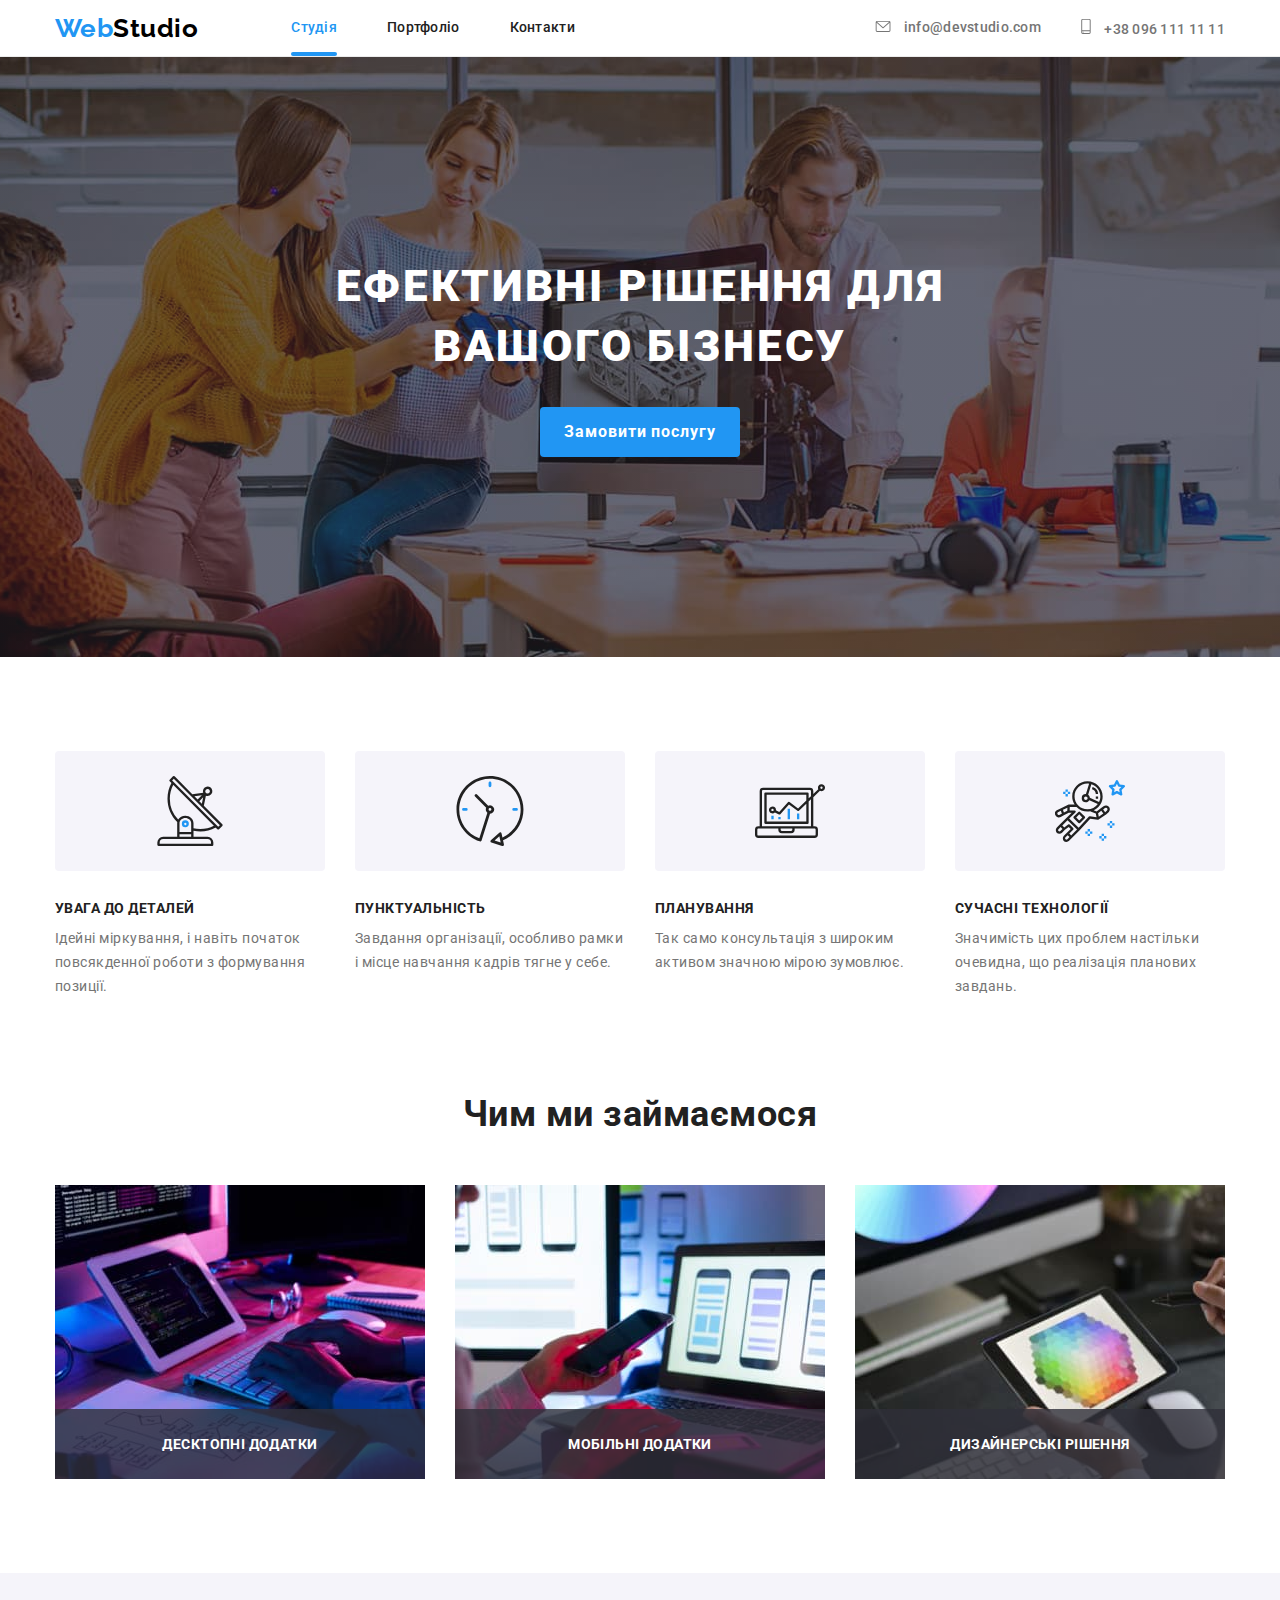
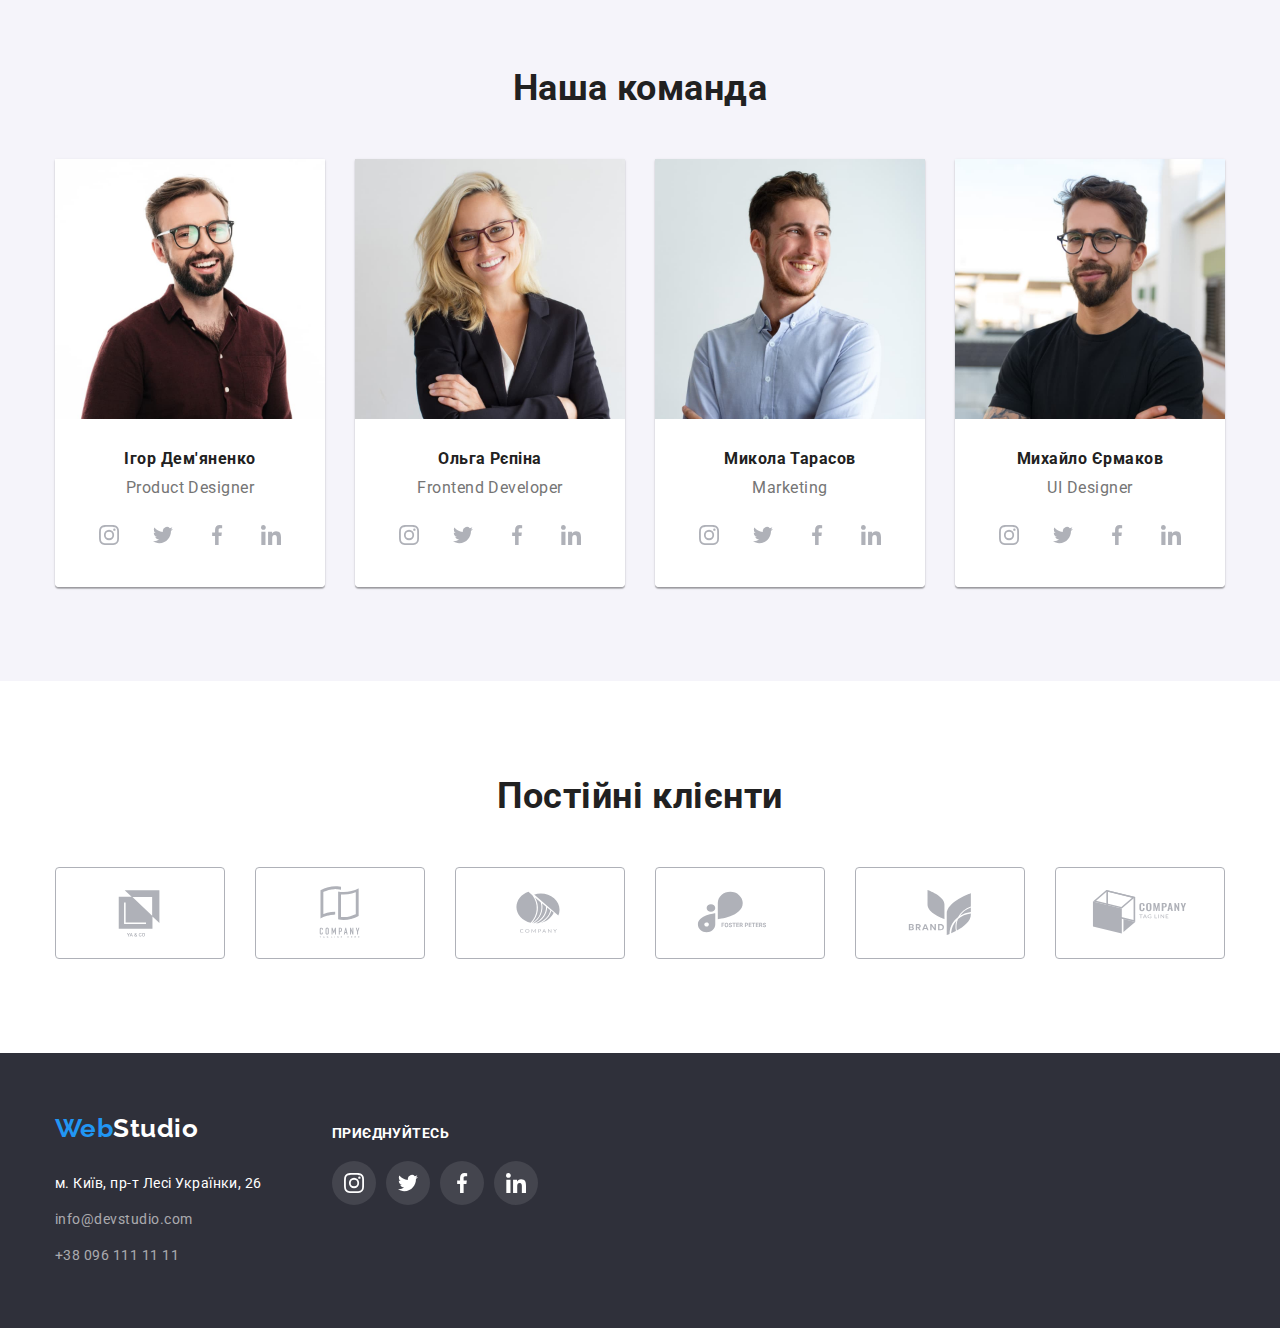
==== index.html @ e801eea1 "hw6 start" ====
<!DOCTYPE html>
<html lang="uk">
<head>
    <meta charset="UTF-8">
    <meta http-equiv="X-UA-Compatible" content="IE=edge">
    <meta name="viewport" content="width=device-width, initial-scale=1.0">
    <title>WebStudio. Головна сторінка. Ефективні рішення для вашого бізнесу</title>
    <link href="https://fonts.googleapis.com/css2?family=Raleway:wght@700&family=Roboto:wght@400;500;700;900&display=swap"
        rel="stylesheet">
    <link rel="stylesheet" href="https://cdnjs.cloudflare.com/ajax/libs/modern-normalize/1.1.0/modern-normalize.min.css">
    <link rel="stylesheet" href="./css/styles.css">
</head>
<body>
    <!--Page header-->
    <header class="page-header">
        <div class="container">
        <nav class="nav">
        <!--Logo-->
        <a href="/" class="logo">Web<span class="studio-header">Studio</span></a>
        <!--Links to other pages-->
        <ul class="site-nav list">
            <li class="item"><a href="./index.html" class="link current">Студія</a></li>
            <li class="item"><a href="./portfolio.html" class="link">Портфоліо</a></li>
            <li class="item"><a href="" class="link">Контакти</a></li>
        </ul>        
        <!--Contacts-->
        <ul class="contact-nav list">
            <li class="item">
                <a href="mailto:info@devstudio.com" class="link mail">
                    <svg class="icon" width="16" height="12">
                        <use href="./images/icons.svg#envelope"></use>
                    </svg>
                    info@devstudio.com
                </a>
            </li>
            <li class="item">
                <a href="tel:+380961111111" class="link tel">
                    <svg class="icon" width="10" height="16">
                        <use href="./images/icons.svg#smartphone"></use>
                    </svg>
                    +38 096 111 11 11
                </a>
            </li>
        </ul>
        </nav>
        </div>          
    </header>
    <!--Main content-->
    <main>
        <!--Order service-->
    <div>
        <section class="hero">
            <div class="container">
                <h1 class="title">ЕФЕКТИВНІ РІШЕННЯ ДЛЯ <br>ВАШОГО БІЗНЕСУ<br></h1>
                <button data-modal-open type="button" class="button">Замовити послугу</button>
            </div>                        
        </section>
    </div>
    <!--About service-->
    <section class="section advantage">
        <div class="container">
            <h2 class="section-title" hidden>Переваги</h2>
            <ul class="feature list">
                <li class="item">
                    <div class="advantage-card">
                        <svg class="icon" width="70" height="70">
                            <use href="./images/icons.svg#antenna"></use>
                        </svg>
                    </div>
                    <h3 class="title">Увага до деталей</h3>
                    <p class="text">Ідейні міркування, і навіть початок повсякденної роботи з формування позиції.</p>
                </li>
                <li class="item">
                    <div class="advantage-card">
                        <svg class="icon" width="70" height="70">
                            <use href="./images/icons.svg#clock"></use>
                        </svg>
                    </div>
                    <h3 class="title">Пунктуальність</h3>
                    <p class="text">Завдання організації, особливо рамки і місце навчання кадрів тягне у себе.</p>
                </li>
                <li class="item">
                    <div class="advantage-card">
                        <svg class="icon" width="70" height="70">
                            <use href="./images/icons.svg#diagram"></use>
                        </svg>
                    </div>
                    <h3 class="title">Планування</h3>
                    <p class="text">Так само консультація з широким активом значною мірою зумовлює.</p>
                </li>
                <li class="item">
                    <div class="advantage-card">
                        <svg class="icon" width="70" height="70">
                            <use href="./images/icons.svg#astronaut"></use>
                        </svg>
                    </div>
                    <h3 class="title">Сучасні технології</h3>
                    <p class="text">Значимість цих проблем настільки очевидна, що реалізація планових завдань.</p>
                </li>
            </ul>
        </div>        
    </section>
    <!--What do we do-->
    <section class="section">
        <div class="container">
            <h2 class="section-title">Чим ми займаємося</h2>
            <ul class="feature list">
                <li class="item">
                    <div class="img-box">
                        <img src="./images/box1.jpg" alt="фото з клавіатурою" width="370">
                        <p class="label">Десктопні додатки</p>
                    </div>
                </li>
                <li class="item">
                    <div class="img-box">
                        <img src="./images/box2.jpg" alt="фото з телефоном" width="370">
                        <p class="label">Мобільні додатки</p>
                    </div>
                </li>
                <li class="item">
                    <div class="img-box">
                        <img src="./images/box3.jpg" alt="фото з планшетом" width="370">
                        <p class="label">Дизайнерські рішення</p>
                    </div>
                </li>
            </ul>
        </div>       
    </section>
    <!--Our team-->
    <section class="section team">
        <div class="container">
            <h2 class="section-title">Наша команда</h2>
            <ul class="feature list">
                <li class="item">
                    <div class="cards">
                        <img src="./images/foto1.jpg" alt="Фото Ігора Дем'яненка" width="270">
                        <div class="person">
                            <h3 class="name">Ігор Дем'яненко</h3>
                            <p class="text" lang="en">Product Designer</p>                        
                            <ul class="team-soc-list list">
                                <li class="team-soc-items"><a href="#" class="team-soc-link link">
                                    <svg width="20" height="20" class="team-soc-icons">
                                        <use href="./images/icons.svg#instagram"></use>
                                    </svg>
                                </a></li>
                                <li class="team-soc-items"><a href="#" class="team-soc-link link">
                                    <svg width="20" height="20" class="team-soc-icons">
                                        <use href="./images/icons.svg#twitter"></use>
                                    </svg>
                                </a></li>
                                <li class="team-soc-items"><a href="#" class="team-soc-link link">
                                    <svg width="20" height="20" class="team-soc-icons">
                                        <use href="./images/icons.svg#facebook"></use>
                                    </svg>
                                </a></li>
                                <li class="team-soc-items"><a href="#" class="team-soc-link link">
                                    <svg width="20" height="20" class="team-soc-icons">
                                        <use href="./images/icons.svg#linkedin"></use>
                                    </svg>
                                </a></li>
                            </ul>
                        </div>
                    </div>
                </li>
                <li class="item">
                    <div class="cards">
                        <img src="./images/foto2.jpg" alt="Фото Ольги Рєпіної" width="270">
                        <div class="person">
                            <h3 class="name">Ольга Рєпіна</h3>
                            <p class="text" lang="en">Frontend Developer</p>
                            <ul class="team-soc-list list">
                                <li class="team-soc-items"><a href="#" class="team-soc-link link">
                                        <svg width="20" height="20" class="team-soc-icons">
                                            <use href="./images/icons.svg#instagram"></use>
                                        </svg>
                                    </a></li>
                                <li class="team-soc-items"><a href="#" class="team-soc-link link">
                                        <svg width="20" height="20" class="team-soc-icons">
                                            <use href="./images/icons.svg#twitter"></use>
                                        </svg>
                                    </a></li>
                                <li class="team-soc-items"><a href="#" class="team-soc-link link">
                                        <svg width="20" height="20" class="team-soc-icons">
                                            <use href="./images/icons.svg#facebook"></use>
                                        </svg>
                                    </a></li>
                                <li class="team-soc-items"><a href="#" class="team-soc-link link">
                                        <svg width="20" height="20" class="team-soc-icons">
                                            <use href="./images/icons.svg#linkedin"></use>
                                        </svg>
                                    </a></li>
                            </ul>
                        </div>
                    </div>                                        
                </li>
                <li class="item">
                    <div class="cards">
                        <img src="./images/foto3.jpg" alt="Фото Миколи Тарасова" width="270">
                        <div class="person">
                            <h3 class="name">Микола Тарасов</h3>
                            <p class="text" lang="en">Marketing</p>
                            <ul class="team-soc-list list">
                                <li class="team-soc-items"><a href="#" class="team-soc-link link">
                                        <svg width="20" height="20" class="team-soc-icons">
                                            <use href="./images/icons.svg#instagram"></use>
                                        </svg>
                                    </a></li>
                                <li class="team-soc-items"><a href="#" class="team-soc-link link">
                                        <svg width="20" height="20" class="team-soc-icons">
                                            <use href="./images/icons.svg#twitter"></use>
                                        </svg>
                                    </a></li>
                                <li class="team-soc-items"><a href="#" class="team-soc-link link">
                                        <svg width="20" height="20" class="team-soc-icons">
                                            <use href="./images/icons.svg#facebook"></use>
                                        </svg>
                                    </a></li>
                                <li class="team-soc-items"><a href="#" class="team-soc-link link">
                                        <svg width="20" height="20" class="team-soc-icons">
                                            <use href="./images/icons.svg#linkedin"></use>
                                        </svg>
                                    </a></li>
                            </ul>
                        </div>
                    </div>                    
                </li>
                <li class="item">
                    <div class="cards">
                        <img src="./images/foto4.jpg" alt="Фото Михайла Єрмакова" width="270">
                        <div class="person">
                            <h3 class="name">Михайло Єрмаков</h3>
                            <p class="text" lang="en">UI Designer</p>
                            <ul class="team-soc-list list">
                                <li class="team-soc-items">
                                    <a href="#" class="team-soc-link link">
                                        <svg width="20" height="20" class="team-soc-icons">
                                            <use href="./images/icons.svg#instagram"></use>
                                        </svg>
                                    </a></li>
                                <li class="team-soc-items">
                                    <a href="#" class="team-soc-link link">
                                        <svg width="20" height="20" class="team-soc-icons">
                                            <use href="./images/icons.svg#twitter"></use>
                                        </svg>
                                    </a></li>
                                <li class="team-soc-items">
                                    <a href="#" class="team-soc-link link">
                                        <svg width="20" height="20" class="team-soc-icons">
                                            <use href="./images/icons.svg#facebook"></use>
                                        </svg>
                                    </a></li>
                                <li class="team-soc-items">
                                    <a href="#" class="team-soc-link link">
                                        <svg width="20" height="20" class="team-soc-icons">
                                            <use href="./images/icons.svg#linkedin"></use>
                                        </svg>
                                    </a></li>
                            </ul>
                        </div>
                    </div>                    
                </li>
            </ul>
        </div>        
    </section>
    <!-- Clients -->
    <section class="section regular-clients">
        <div class="container">
            <h2 class="section-title">Постійні клієнти</h2>
            <ul class="clients-list list">                
                <li class="clients-items">
                    <a href="#" class="clients-link">
                        <svg class="clients-icons" width="106" height="60">
                            <use href="./images/icons.svg#yaandcologo"></use>
                        </svg>
                    </a>
                </li>
                <li class="clients-items">
                    <a href="#" class="clients-link">
                        <svg class="clients-icons" width="106" height="60">
                            <use href="./images/icons.svg#taglineherelogo"></use>
                        </svg>
                    </a>
                </li>
                <li class="clients-items">
                    <a href="" class="clients-link">
                        <svg class="clients-icons" width="106" height="60">
                            <use href="./images/icons.svg#companylogo"></use>
                        </svg>
                    </a>
                </li>
                <li class="clients-items">
                    <a href="" class="clients-link">
                        <svg class="clients-icons" width="106" height="60">
                            <use href="./images/icons.svg#fosterpeterslogo"></use>
                        </svg>
                    </a>
                </li>
                <li class="clients-items">
                    <a href="" class="clients-link">
                        <svg class="clients-icons" width="106" height="60">
                            <use href="./images/icons.svg#brandlogo"></use>
                        </svg>
                    </a>
                </li>
                <li class="clients-items">
                    <a href="" class="clients-link">
                        <svg class="clients-icons" width="106" height="60">
                            <use href="./images/icons.svg#taglinelogo"></use>
                        </svg>
                    </a>
                </li>
            </ul>            
        </div>
    </section>
    </main>
    <!--Footer-->
    <footer class="footer">
        <div class="container">
            <div class="footer-contacts">
                <a href="/" class="logo">Web<span class="studio-footer">Studio</span></a>
                <address class="address">
                    <p class="map">м. Київ, пр-т Лесі Українки, 26</p>
                    <a href="mailto:info@devstudio.com" class="link mail">info@devstudio.com</a>
                    <a href="tel:+380961111111" class="link tel">+38 096 111 11 11</a>
                </address>
            </div>
            <div class="footer-join">
                <h3 class="title">приєднуйтесь</h3>
                <ul class="footer-join-list list">
                    <li class="footer-soc-items">
                        <a href="#" class="footer-soc-link link">
                            <svg width="20" height="20" class="footer-soc-icons">
                                <use href="./images/icons.svg#instagram"></use>
                            </svg>
                        </a>
                    </li>
                    <li class="footer-soc-items">
                        <a href="#" class="footer-soc-link link">
                            <svg width="20" height="20" class="footer-soc-icons">
                                <use href="./images/icons.svg#twitter"></use>
                            </svg>
                        </a>
                    </li>
                    <li class="footer-soc-items">
                        <a href="#" class="footer-soc-link link">
                            <svg width="20" height="20" class="footer-soc-icons">
                                <use href="./images/icons.svg#facebook"></use>
                            </svg>
                        </a>
                    </li>
                    <li class="footer-soc-items">
                        <a href="#" class="footer-soc-link link">
                            <svg width="20" height="20" class="footer-soc-icons">
                                <use href="./images/icons.svg#linkedin"></use>
                            </svg>
                        </a>
                    </li>
                </ul>
            </div>
        </div>        
    </footer>
    <!-- Modal window -->
    <div class="backdrop is-hidden" data-modal>
        <div class="modal">
            <button data-modal-close type="button" class="close-btn">
                <svg class="close-icon" width="18" height="18">
                    <use href="./images/icons.svg#close"></use>
                </svg>
            </button>
        </div>
    </div>
    <script src="./js/modal.js"></script>
</body>
</html>
---- css/styles.css ----
/* основной цвет текста #212121*/
/* вторичный цвет теста #757575*/
/* цвет акцента #2196F3*/
/* белый цвет текста #FFFFFF*/
/* черный цвет лого #000000*/
/* серый цвет текста в футере rgba(255, 255, 255, 0.6)*/
/* бэкграунд цвет основной #FFFFFF */
/* бэкграунд цвет второстепенный #F5F4FA */
/* бэкграунд цвет хедера #FFFFFF */
/* бэкграунд цвет футера и героя #2F303A */
/* цвет ссылок футера rgba(255, 255, 255, 0.6) */
/* цвет неактивной иконки #AFB1B8 */
/* Постоянный эффект тени 0px 1px 3px rgba(0, 0, 0, 0.12), 0px 1px 1px rgba(0, 0, 0, 0.14), 0px 2px 1px rgba(0, 0, 0, 0.2) */
/* функция распределения времени cubic-bezier(0.4, 0, 0.2, 1) */

*,
*::before,
*::after {
  box-sizing: border-box;
}

:root {
  --primary-text-color: #212121;
  --secondary-text-color: #757575;
  --accent-color: #2196f3;
  --primary-white-color: #ffffff;
  --works-item-gap: 30px;
  --inactive-icon: #afb1b8;
  --secondary-background-color: #f5f4fa;
  --time-function: 250ms cubic-bezier(0.4, 0, 0.2, 1);
  --constant-shadow: 0px 1px 3px rgba(0, 0, 0, 0.12), 0px 1px 1px rgba(0, 0, 0, 0.14),
    0px 2px 1px rgba(0, 0, 0, 0.2);
}

body {
  background-color: #ffffff;
  color: var(--primary-text-color);

  font-family: roboto, sans-serif;
  letter-spacing: 0.03em;
  font-weight: 500;
}

.list {
  list-style: none;

  padding: 0;
  margin: 0;
}

.page-header {
  border-bottom: 1px solid #ececec;
}

.container {
  margin-left: auto;
  margin-right: auto;
  padding-left: 15px;
  padding-right: 15px;
  width: 1200px;
}

img {
  display: block;
  min-width: 100%;
  height: auto;
}

/* Logo */
.logo {
  color: var(--accent-color);

  text-decoration: none;
  font-family: raleway, cursive;
  font-weight: 700;
  font-size: 26px;
  line-height: 1.19;
}

.studio-header {
  color: #000000;
}

.studio-footer {
  color: #ffffff;
}

/* Site nav */
.nav {
  display: flex;
  align-items: center;
}
.site-nav {
  display: flex;
  margin-left: 93px;
}

.site-nav .item:not(:last-child) {
  margin-right: 50px;
}

.site-nav .link {
  display: block;
  padding-top: 20px;
  padding-bottom: 20px;

  color: var(--primary-text-color);

  text-decoration: none;
  font-size: 14px;
  line-height: 1.14;
  letter-spacing: 0.02em;

  transition: color var(--time-function);
}

.site-nav .link:hover,
.site-nav .link:focus {
  color: var(--accent-color);
}

.site-nav .current {
  color: var(--accent-color);

  position: relative;
}

.site-nav .current::after {
  content: '';

  position: absolute;
  left: 0;
  bottom: 0;

  display: block;
  width: 100%;
  height: 4px;
  background-color: var(--accent-color);
  border-radius: 2px;
}

/* Contact nav */
.contact-nav {
  display: flex;
  margin-left: auto;
}

.contact-nav .item + .item {
  padding-left: 40px;
}

.contact-nav .link {
  text-decoration: none;
  font-size: 14px;
  line-height: 1.14;
  letter-spacing: 0.02em;

  color: var(--secondary-text-color);

  transition: color var(--time-function);
}

.contact-nav .link:hover,
.contact-nav .link:focus {
  color: var(--accent-color);
}

.contact-nav .icon {
  fill: currentColor;
  margin-right: 10px;
}

/* Hero */
.hero {
  max-width: 1600px;
  height: 600px;
  margin-left: auto;
  margin-right: auto;

  background-image: linear-gradient(rgba(47, 48, 58, 0.4), rgba(47, 48, 58, 0.4)),
    url(../images/banner.jpg);
  background-color: #2f303a;
  background-repeat: no-repeat;
  background-size: cover;
  background-position: center;
}

.hero .container {
  padding-top: 200px;
  padding-bottom: 200px;
  text-align: center;
}

.hero .title {
  color: #ffffff;

  font-weight: 900;
  font-size: 44px;
  line-height: 1.36;
  letter-spacing: 0.06em;
  text-transform: uppercase;

  margin-top: 0;
  margin-bottom: 30px;
}

button {
  font-family: inherit;
}

.button {
  background-color: var(--accent-color);
  color: var(--primary-white-color);

  border-style: none;
  border-radius: 4px;
  padding: 10px 24px;
  text-align: center;
  min-width: 200px;
}

.hero .button {
  font-weight: 700;
  font-size: 16px;
  line-height: 1.88;
  align-items: center;
  text-align: center;
  letter-spacing: 0.06em;

  transition: color var(--time-function), background-color var(--time-function);

  cursor: pointer;
}

.button:hover,
.button:focus {
  color: var(--accent-color);
  background-color: var(--primary-white-color);
}

/* Section */
.section-title {
  color: var(--primary-text-color);

  font-weight: 700;
  font-size: 36px;
  line-height: 1.17;
  text-align: center;

  margin-top: 0;
  margin-bottom: 50px;
}

.img-box {
  position: relative;
}

.label {
  position: absolute;
  left: 0;
  bottom: 0;
  width: 100%;
  height: 70px;
  margin: 0;
  padding-top: 27px;
  padding-bottom: 27px;

  background: rgba(47, 48, 58, 0.8);

  font-family: 'Roboto';
  font-style: normal;
  font-weight: 700;
  font-size: 14px;
  line-height: 16px;
  text-align: center;
  letter-spacing: 0.03em;
  text-transform: uppercase;

  color: var(--primary-white-color);
}

/* Features */
.advantage .container {
  margin-top: 94px;
  margin-bottom: 94px;
}
.feature .title {
  color: var(--primary-text-color);

  font-weight: 700;
  font-size: 14px;
  line-height: 1.14;
  text-transform: uppercase;

  margin-top: 0;
  margin-bottom: 10px;
}

.feature {
  display: flex;
}

.feature .item + .item {
  padding-left: 30px;
}

.feature .text {
  color: var(--secondary-text-color);

  font-weight: 400;
  font-size: 14px;
  line-height: 1.71;

  margin-top: 0;
  margin-bottom: 0;
}

.advantage-card {
  width: 270px;
  height: 120px;
  background-color: var(--secondary-background-color);
  border-radius: 4px;
  margin-bottom: 30px;
  margin-right: 0;
  display: flex;
  justify-content: center;
  align-items: center;
}

/* Team */
.team {
  background-color: var(--secondary-background-color);
}

.team .container {
  margin-top: 94px;
  padding-top: 94px;
  padding-bottom: 94px;
}

.feature .name {
  font-size: 16px;
  line-height: 1.19;
  text-align: center;

  margin-top: 0px;
  margin-bottom: 10px;
}

.feature .cards {
  box-shadow: var(--constant-shadow);
  border-radius: 0 0 4px 4px;
  overflow: hidden;
}

.team .text {
  font-weight: 400;
  font-size: 16px;
  line-height: 1.19;
  text-align: center;
  margin-bottom: 16px;
}

.cards .person {
  padding: 30px 0;
}

.feature .person {
  background-color: #ffffff;
}

.team-soc-list {
  display: flex;
  justify-content: center;
  align-items: center;
}

.team-soc-items {
  width: 44px;
  height: 44px;
}

.team-soc-items:not(:last-child) {
  margin-right: 10px;
}

.team-soc-link {
  width: 100%;
  height: 100%;
  display: flex;
  border-radius: 50%;
  justify-content: center;
  align-items: center;

  transition: background-color var(--time-function);
}

.team-soc-link:hover,
.team-soc-link:focus {
  background-color: var(--accent-color);
}

.team-soc-link:hover .team-soc-icons,
.team-soc-link:focus .team-soc-icons {
  fill: var(--primary-white-color);
}

.team-soc-icons {
  fill: var(--inactive-icon);

  transition: fill var(--time-function);
}

/* Clients */
.clients-items:not(:last-child) {
  margin-right: 30px;
}

.regular-clients {
  padding-top: 94px;
  padding-bottom: 94px;
}

.clients-list {
  display: flex;
  justify-content: center;
  align-items: center;
}

.clients-items {
  width: 170px;
  height: 92px;
  border: 1px solid var(--inactive-icon);
  border-radius: 4px;

  transition: border var(--time-function);
}

.clients-link {
  width: 100%;
  height: 100%;
  display: flex;
  justify-content: center;
  align-items: center;
}

.clients-icons {
  fill: var(--inactive-icon);

  transition: fill var(--time-function);
}

.clients-items:hover,
.clients-items:focus {
  border: 1px solid var(--accent-color);
}

.clients-link:hover .clients-icons,
.clients-link:focus .clients-icons {
  fill: var(--accent-color);
}

/* Filter */
.buttons {
  display: flex;
  align-items: center;
  justify-content: center;
}

.buttons .item + .item {
  padding-left: 8px;
}

.container .buttons {
  margin-top: 94px;
  margin-bottom: 34px;
}

.buttons .link {
  border-style: none;
  border-radius: 4px;
  padding: 6px 22px;
  text-align: center;

  color: var(--primary-text-color);
  background-color: var(--secondary-background-color);

  font-weight: 500;
  font-size: 16px;
  line-height: 1.63;
  text-align: center;

  transition: color var(--time-function), background-color var(--time-function),
    box-shadow var(--time-function);
}

.buttons .link:hover,
.buttons .link:focus {
  color: var(--primary-white-color);
  background-color: var(--accent-color);
  box-shadow: 0px 4px 4px rgba(0, 0, 0, 0.25);
}

.buttons .link {
  cursor: pointer;
}

/* Portfolio */
.works {
  display: flex;
  flex-wrap: wrap;

  margin-left: calc(-1 * var(--works-item-gap));
  margin-top: calc(-1 * var(--works-item-gap));
}

.works .item {
  flex-basis: calc(100% / 3 - var(--works-item-gap));
  margin-left: var(--works-item-gap);
  margin-top: var(--works-item-gap);

  transition: box-shadow var(--time-function);
}

.works .item:hover,
.works .item:focus {
  box-shadow: 0px 4px 4px rgba(0, 0, 0, 0.25);
}

.works .service {
  text-decoration: none;
}

.works .text {
  color: var(--secondary-text-color);

  font-weight: 400;
  font-size: 16px;
  line-height: 1.88;
}

.works .title {
  color: var(--primary-text-color);

  font-weight: 700;
  font-size: 18px;
  line-height: 2;
  letter-spacing: 0.06em;
}

/* Cards overlay */
.card .thumb {
  position: relative;
  overflow: hidden;
}

.text-overlay {
  position: absolute;
  top: 0;
  left: 0;
  width: 100%;
  height: 100%;
  background-color: rgba(33, 150, 243, 0.9);

  transform: translateY(100%);
  transition: transform var(--time-function);

  font-family: 'Roboto';
  font-style: normal;
  font-weight: 400;
  font-size: 18px;
  line-height: 28px;
  letter-spacing: 0.03em;
  color: var(--primary-white-color);

  margin: 0;
  padding: 63px 24px;
}

.service:hover .text-overlay,
.service:focus .text-overlay {
  transform: translateY(0);
}

.card {
  overflow: hidden;
}

/* Card */
.case .title {
  margin-top: 0;
  margin-bottom: 0;
}

.case .text {
  margin-top: 4px;
  margin-bottom: 0;
}

.card .case {
  padding: 20px 24px;
  border-left: 1px solid #eeeeee;
  border-right: 1px solid #eeeeee;
  border-bottom: 1px solid #eeeeee;
}

.portfolio .container {
  margin-bottom: 94px;
}

/* Footer */
.footer {
  background-color: #2f303a;
}

.footer {
  padding-top: 60px;
  padding-bottom: 60px;
}

.address .map {
  color: #ffffff;

  margin-top: 0;
  margin-bottom: 0;
}

.address .link {
  text-decoration: none;
  color: rgba(255, 255, 255, 0.6);

  display: block;

  transition: color var(--time-function);
}

.address .link:hover,
.address .link:focus {
  color: var(--accent-color);
}

.address {
  font-style: normal;
  margin-top: 28px;
}

.address .map,
.address .link {
  font-weight: 400;
  font-size: 14px;
  line-height: 1.71;
}

.address .mail {
  margin-top: 12px;
  margin-bottom: 12px;
}

.footer .container {
  display: flex;
}

.footer .title {
  margin: 0;
  margin-bottom: 20px;

  font-family: 'Roboto';
  font-style: normal;
  font-weight: 700;
  font-size: 14px;
  line-height: 16px;
  letter-spacing: 0.03em;
  text-transform: uppercase;

  color: #ffffff;
}

.footer-join {
  margin-left: 70px;
  margin-top: 12px;
}

.footer-join-list {
  display: flex;
  justify-content: center;
  align-items: center;
}

.footer-soc-items {
  width: 44px;
  height: 44px;
}

.footer-soc-items:not(:last-child) {
  margin-right: 10px;
}

.footer-soc-link {
  width: 100%;
  height: 100%;
  display: flex;
  justify-content: center;
  align-items: center;
  border-radius: 50%;

  transition: background-color var(--time-function);
}

.footer-soc-link {
  background-color: rgba(255, 255, 255, 0.1);
}

.footer-soc-link:hover,
.footer-soc-link:focus {
  background-color: var(--accent-color);
}

.footer-soc-icons {
  fill: var(--primary-white-color);
}

/* Modal window */
.backdrop {
  position: fixed;
  top: 0;
  left: 0;

  width: 100%;
  height: 100%;

  background-color: rgba(0, 0, 0, 0.2);

  transition: opacity var(--time-function), visibility var(--time-function);
}

.backdrop.is-hidden {
  opacity: 0;
  visibility: hidden;
  pointer-events: none;
}

.modal {
  position: absolute;
  top: 50%;
  left: 50%;
  transform: translate(-50%, -50%) scaleY(1);

  min-width: 528px;
  min-height: 581px;

  background-color: var(--primary-white-color);
  border-radius: 4px;
  box-shadow: var(--constant-shadow);

  transition: transform var(--time-function);
}

.backdrop.is-hidden .modal {
  transform: translate(-50%, -50%) scaleY(0.5);
}

.close-btn {
  position: absolute;
  top: 8px;
  right: 8px;

  width: 30px;
  height: 30px;
  border-radius: 50%;

  border: 1px solid rgba(0, 0, 0, 0.1);
  background-color: var(--primary-white-color);
  box-shadow: var(--constant-shadow);

  cursor: pointer;
}

.close-icon {
  width: 100%;
  height: 100%;
}
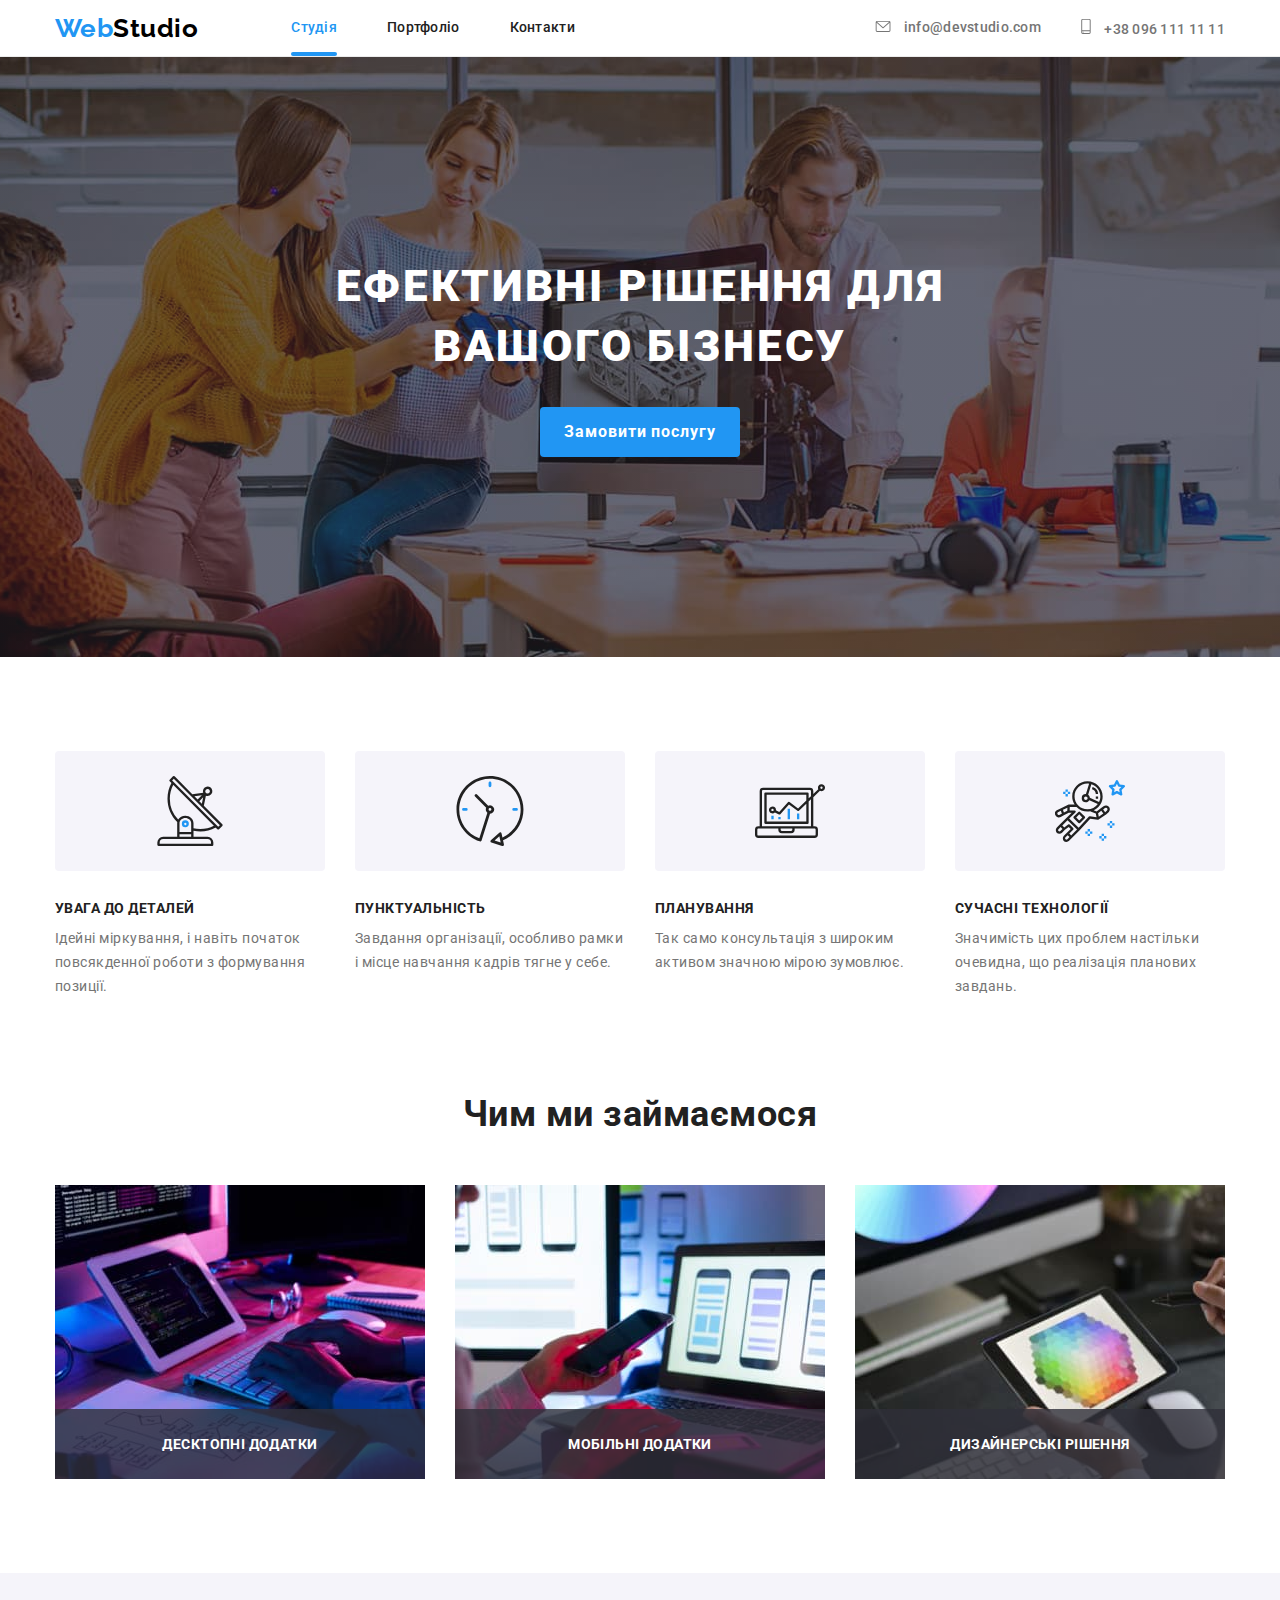
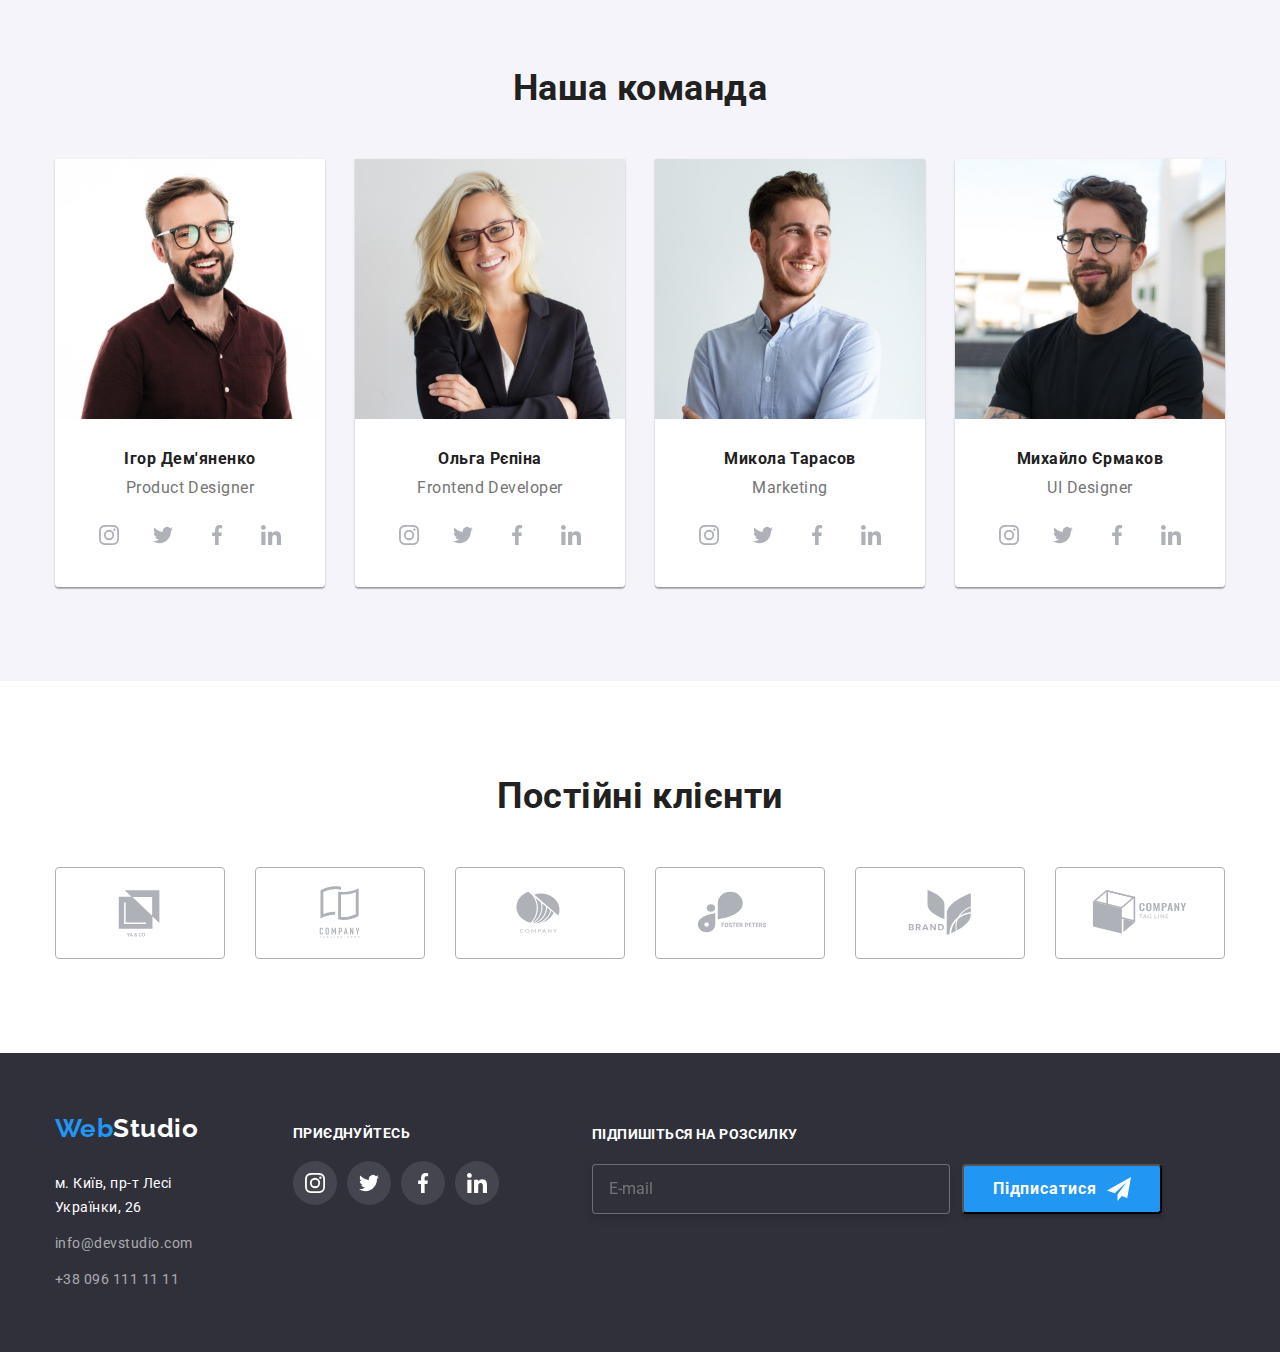
==== commit cba2208d: "hw6 done" ====
--- a/index.html
+++ b/index.html
@@ -357,6 +357,18 @@
                     </li>
                 </ul>
             </div>
+            <form action="" class="footer-sub">
+                <label class="title" for="subscribe">підпишіться на розсилку</label>
+                <div class="sub-group">
+                    <input type="mail" name="subscribe" class="sub-input" id="subscribe" placeholder="E-mail">
+                    <button class="sub-btn" type="button">
+                        Підписатися
+                        <svg width="24" height="24" class="sub-icon">
+                            <use href="/images/icons.svg#icon-send"></use>
+                        </svg>
+                    </button>
+                </div>
+            </form>
         </div>        
     </footer>
     <!-- Modal window -->
@@ -367,6 +379,53 @@
                     <use href="./images/icons.svg#close"></use>
                 </svg>
             </button>
+            <p class="form-title">Залиште свої дані, ми вам передзвонимо</p>
+            <form action="">
+
+                <div class="input-group">
+                    <label class="input-label" for="name">Ім'я</label>
+                    <div class="input-wrap">
+                        <input type="text" class="modal-input" name="name" id="name" required>
+                        <svg class="input-icon" width="18" height="18">
+                            <use href="./images/icons.svg#person-black"></use>
+                        </svg>
+                    </div>
+                </div>
+
+                <div class="input-group">
+                    <label class="input-label" for="tel">Телефон</label>
+                    <div class="input-wrap">
+                        <input type="tel" class="modal-input" name="tel"  maxlength="13" id="tel" required>
+                        <svg class="input-icon" width="18" height="18">
+                            <use href="./images/icons.svg#phone-black"></use>
+                        </svg>
+                    </div>
+                </div>
+                
+                <div class="input-group">
+                    <label class="input-label" for="email">Пошта</label>
+                    <div class="input-wrap">
+                        <input type="email" class="modal-input" name="email" id="email" required>
+                        <svg class="input-icon" width="18" height="18">
+                            <use href="./images/icons.svg#mail-black"></use>
+                        </svg>
+                    </div>
+                </div>
+
+                <div class="input-group">
+                    <label class="input-label" for="comment">Коментар</label>
+                    <textarea class="modal-input comment" name="comment" id="comment" placeholder="Введіть текст"></textarea>
+                </div>
+
+                <div class="input-group policy">
+                    <input type="checkbox" name="politic" id="politic" class="politic-input visually-hidden">
+                    <label for="politic" class="politic-label">Погоджуюся з розсилкою та приймаю 
+                        <a href="#" class="policy-link">Умови договору</a> 
+                    </label>
+                </div>
+
+                <button type="submit" class="modal-send-btn button">Відправити</button>
+            </form>
         </div>
     </div>
     <script src="./js/modal.js"></script>
--- a/css/styles.css
+++ b/css/styles.css
@@ -27,6 +27,7 @@
   --works-item-gap: 30px;
   --inactive-icon: #afb1b8;
   --secondary-background-color: #f5f4fa;
+  --footer-background-color: #2f303a;
   --time-function: 250ms cubic-bezier(0.4, 0, 0.2, 1);
   --constant-shadow: 0px 1px 3px rgba(0, 0, 0, 0.12), 0px 1px 1px rgba(0, 0, 0, 0.14),
     0px 2px 1px rgba(0, 0, 0, 0.2);
@@ -217,6 +218,7 @@
   padding: 10px 24px;
   text-align: center;
   min-width: 200px;
+  cursor: pointer;
 }
 
 .hero .button {
@@ -227,16 +229,14 @@
   text-align: center;
   letter-spacing: 0.06em;
 
-  transition: color var(--time-function), background-color var(--time-function);
-
-  cursor: pointer;
-}
-
-.button:hover,
+  /* transition: color var(--time-function), background-color var(--time-function); */
+}
+
+/* .button:hover,
 .button:focus {
   color: var(--accent-color);
   background-color: var(--primary-white-color);
-}
+} */
 
 /* Section */
 .section-title {
@@ -610,7 +610,7 @@
 
 /* Footer */
 .footer {
-  background-color: #2f303a;
+  background-color: var(--footer-background-color);
 }
 
 .footer {
@@ -719,6 +719,61 @@
   fill: var(--primary-white-color);
 }
 
+.footer-sub {
+  margin-left: 93px;
+  margin-top: 12px;
+}
+
+.sub-group {
+  margin-top: 20px;
+  display: inline-flex;
+  justify-content: center;
+  align-items: center;
+}
+
+.sub-input {
+  width: 358px;
+  height: 50px;
+  padding-left: 16px;
+  outline: none;
+
+  background-color: var(--footer-background-color);
+  color: var(--primary-white-color);
+
+  border: 1px solid rgba(255, 255, 255, 0.3);
+  filter: drop-shadow(0px 4px 4px rgba(0, 0, 0, 0.15));
+  border-radius: 4px;
+}
+
+.sub-btn {
+  display: inline-flex;
+  justify-content: center;
+  align-items: center;
+
+  margin-left: 12px;
+  width: 200px;
+  height: 50px;
+
+  background-color: var(--accent-color);
+  box-shadow: 0px 4px 4px rgba(0, 0, 0, 0.15);
+  border-radius: 4px;
+
+  font-family: 'Roboto';
+  font-style: normal;
+  font-weight: 700;
+  font-size: 16px;
+  line-height: 30px;
+  letter-spacing: 0.06em;
+  color: var(--primary-white-color);
+
+  cursor: pointer;
+}
+
+.sub-icon {
+  margin-left: 10px;
+  fill: var(--primary-white-color);
+}
+
 /* Modal window */
 .backdrop {
   position: fixed;
@@ -745,8 +800,9 @@
   left: 50%;
   transform: translate(-50%, -50%) scaleY(1);
 
-  min-width: 528px;
+  width: 528px;
   min-height: 581px;
+  padding: 40px;
 
   background-color: var(--primary-white-color);
   border-radius: 4px;
@@ -775,7 +831,159 @@
   cursor: pointer;
 }
 
+.close-btn:hover,
+.close-btn:focus {
+  fill: var(--accent-color);
+}
+
 .close-icon {
   width: 100%;
   height: 100%;
-}
+  transition: fill var(--time-function);
+}
+
+.form-title {
+  margin-top: 0;
+  margin-bottom: 12px;
+
+  font-family: 'Roboto';
+  font-style: normal;
+  font-weight: 700;
+  font-size: 20px;
+  line-height: 23px;
+  text-align: center;
+  letter-spacing: 0.03em;
+}
+
+/* Inputs */
+.modal-input {
+  width: 100%;
+  height: 40px;
+  outline: none;
+  padding-left: 42px;
+
+  border: 1px solid rgba(33, 33, 33, 0.2);
+  border-radius: 4px;
+  transition: border var(--time-function);
+}
+
+.input-group:focus .modal-input,
+.input-group:hover .modal-input {
+  border: 1px solid var(--accent-color);
+}
+
+.modal-input:focus {
+  border: 1px solid var(--accent-color);
+}
+
+.modal-input:focus + svg,
+.modal-input:hover + svg {
+  fill: var(--accent-color);
+}
+
+/* .input-group:hover .input-icon {
+  fill: var(--accent-color);
+} */
+
+.input-icon:hover {
+  fill: var(--accent-color);
+}
+
+/* .input-icon:hover + .modal-input {
+  border: 1px solid var(--accent-color);
+} */
+
+.modal .comment {
+  min-height: 120px;
+  max-height: 300px;
+  padding: 12px 16px;
+  resize: vertical;
+}
+
+.input-group {
+  margin-bottom: 10px;
+}
+
+.input-wrap {
+  position: relative;
+}
+
+.input-icon {
+  position: absolute;
+  left: 12px;
+  top: 50%;
+  transform: translateY(-50%);
+  transition: fill var(--time-function);
+}
+
+.input-label {
+  font-family: 'Roboto';
+  font-style: normal;
+  font-weight: 400;
+  font-size: 12px;
+  line-height: 14px;
+  letter-spacing: 0.01em;
+  color: var(--secondary-text-color);
+}
+
+.politic-label {
+  display: flex;
+  justify-content: center;
+  align-items: center;
+  margin: auto;
+
+  font-family: 'Roboto';
+  font-style: normal;
+  font-weight: 400;
+  font-size: 14px;
+  line-height: 24px;
+  letter-spacing: 0.03em;
+  color: var(--secondary-text-color);
+}
+
+.politic-label::before {
+  content: '';
+  width: 16px;
+  height: 16px;
+  border: 2px solid var(--primary-text-color);
+  border-radius: 2px;
+  display: block;
+  margin-right: 8px;
+}
+
+.politic-input:checked + label::before {
+  border: none;
+  background-image: url(/images/icon-check.jpg);
+  background-size: contain;
+  background-origin: border-box;
+}
+
+.politic-input {
+  position: absolute;
+  opacity: 0;
+}
+
+.policy {
+  display: flex;
+  justify-content: center;
+  align-items: center;
+  margin-top: 20px;
+  margin-bottom: 30px;
+}
+
+.modal-send-btn {
+  display: block;
+  margin: 0 auto;
+}
+
+.policy-link {
+  font-family: 'Roboto';
+  font-style: normal;
+  font-weight: 400;
+  font-size: 14px;
+  line-height: 24px;
+  letter-spacing: 0.03em;
+
+  color: var(--accent-color);
+  margin-left: 3px;
+}
